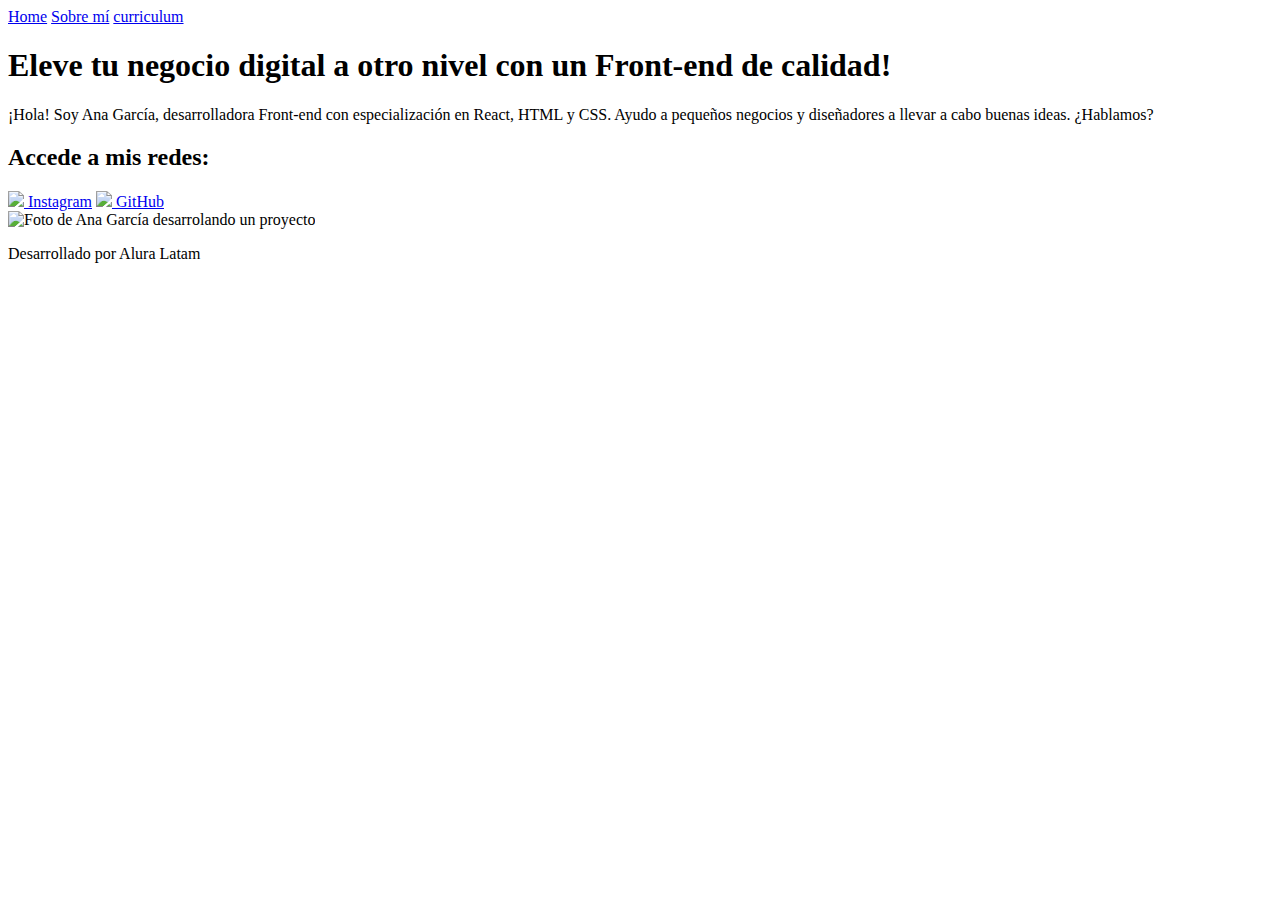
==== index.html @ c8228b33 "Add files via upload" ====
<!DOCTYPE html>
<html lang="es-mx">
<head>
    <meta charset="UTF-8"> 
    <meta http-equiv="X-UA-Compatible" content="IE=edge">
    <meta name="viewport" content="width=device-width, initial-scale=1.0">
    <title>Portafolio</title>
    <link rel="stylesheet" href="./style/style.css">

</head>
<body>
    <header class="header">
        <nav class="header__menu">
            <a class="header__menu__link" href="index.html">Home</a>
            <a class="header__menu__link" href="about.htm">Sobre mí</a>
            <a class="header__menu__link" href="curriculum.html">curriculum</a>
        </nav>
    </header>
    <main class="presentacion">
        <section class="presentacion__contenido">
            <h1 class="presentacion__contenido__titulo">
                Eleve tu negocio digital a otro nivel 
                <strong class="titulo-destaque">con un Front-end de calidad!
                </strong></h1>
                <p class="presentacion__contenido__texto">¡Hola! Soy Ana García, desarrolladora Front-end con
                    especialización en React, HTML y CSS. Ayudo a pequeños
                    negocios y diseñadores a llevar a cabo buenas ideas.
                    ¿Hablamos?

                </p>
                <div class="presentacion__enlaces">
                    <h2 class="presentacion__enlaces__subtitulos">Accede a mis redes:</h2>
                    <a class="presentacion__enlaces__link" href="https://instagram.com/">
                        <img src="./assets/instagram.png">
                        Instagram</a>
                    <a class="presentacion__enlaces__link" href="https://github.com/">
                        <img src="./assets/github.png">
                        GitHub</a>
                </div>
            </section>    
            <img src="./assets/Imagem.png" alt="Foto de Ana García desarrolando un proyecto">
    </main>
    <footer class="footer">
        <p>Desarrollado por Alura Latam</p>            
    </footer>
</body>
</html>
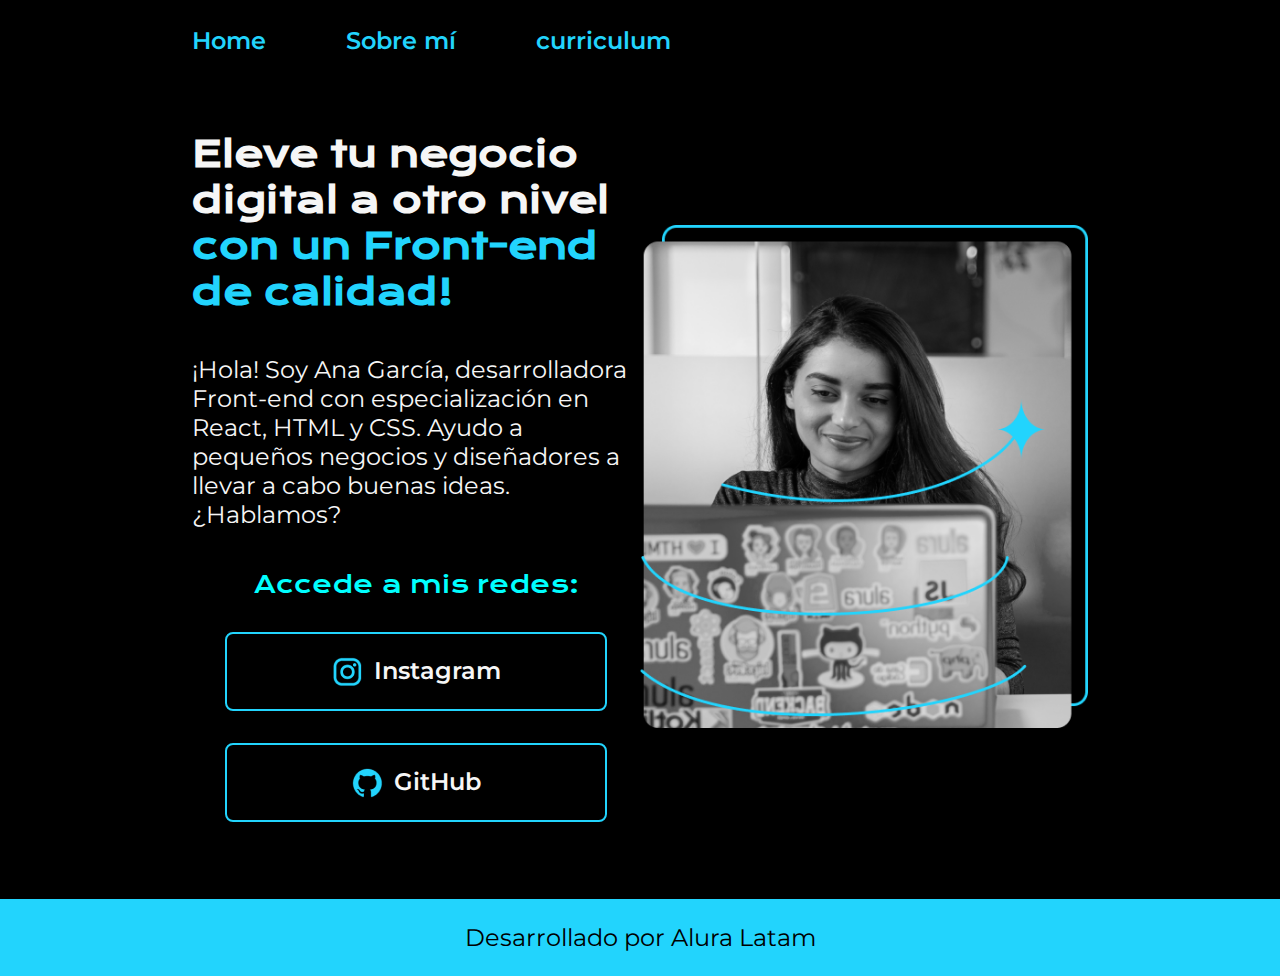
==== commit b8725b09: "Actualiza el style.css" ====
--- a/index.html
+++ b/index.html
@@ -38,7 +38,7 @@
                         GitHub</a>
                 </div>
             </section>    
-            <img src="./assets/Imagem.png" alt="Foto de Ana García desarrolando un proyecto">
+            <img class="presentacion__imagen" src="./assets/Imagem.png" alt="Foto de Ana García desarrolando un proyecto">
     </main>
     <footer class="footer">
         <p>Desarrollado por Alura Latam</p>            
--- a/style/style.css
+++ b/style/style.css
@@ -0,0 +1,148 @@
+@import url('https://fonts.googleapis.com/css2?family=Exo+2:ital,wght@0,100..900;1,100..900&family=Krona+One&family=Montserrat:ital,wght@0,100..900;1,100..900&family=swap');
+
+
+:root{
+    --color-primario:#000000;
+    --color-secundario: #F6F6F6;
+    --color-terceario: #22D4FD;
+    --color-texto-destacado: #7fffd4;
+    --color-subTitulos: #00ffff;
+    --color-link-destacado: #add8e6;
+    --color-hover: #272727;
+
+
+    --fuente-Montserrat: "Montserrat", sans-serif;
+    --fuente-Krona: "Krona One", sans-serif;
+    --fuente-Exo: "Exo 2", sans-serif;
+
+}
+
+*{
+    padding: 0;
+    margin: 0;
+}
+
+body{
+    background-color: var(--color-primario);
+    color: var(--color-secundario);
+    box-sizing: border-box;
+}
+
+/*se utiliza siempre un . cuando se habla de una clase en el CSS*/
+
+.header {
+    padding: 2% 0% 0% 15%;
+}
+
+.header__menu {
+    display: flex;
+    gap: 80px;
+}
+
+.header__menu__link {
+    font-family: var(--fuente-Montserrat);
+    font-size: 1.5rem;
+    font-weight: 600;
+    color: var(--color-terceario);
+    text-decoration: none;
+}
+
+.presentacion {
+    display: flex;
+    align-items: center;
+    padding: 6% 15%;
+    justify-content: space-between;
+}
+
+.presentacion__contenido {
+    width: 615px;
+    display: flex;
+    flex-direction: column;
+    gap: 40px;
+}
+
+.presentacion__contenido__titulo {
+    font-size: 2.25rem;
+    font-family: var(--fuente-Krona);
+}
+
+.titulo-destaque {
+    color: var(--color-terceario);
+}
+
+.texto-destacado {
+    color: var(--color-texto-destacado);
+}
+
+.texto-destacado-link {
+    color: var(--color-link-destacado);
+    text-decoration: none;
+}
+
+.presentacion__contenido__texto {
+    font-size: 1.5rem;
+    font-family: var(--fuente-Montserrat);
+}
+
+.presentacion__enlaces {
+    display: flex;
+    justify-content: space-between;
+    flex-direction: column;
+    align-items: center;
+    gap: 32px;
+}
+
+.presentacion__enlaces__subtitulos {
+    font-family: var(--fuente-Krona);
+    font-size: 1.5rem;
+    font-weight: 400;
+    color: var(--color-subTitulos);
+}
+
+.presentacion__contenido__lista {
+    font-family: var(--fuente-Exo);
+    font-size: 20px;
+
+}
+
+.presentacion__enlaces__link {
+    width: 378px;
+    text-align: center;
+    padding: 21.5px 0;
+    border-radius: 8px;
+    font-family: var(--fuente-Montserrat);
+    font-size: 1.5rem;
+    font-weight: 600;
+    text-decoration: none;
+    color: var(--color-secundario);
+    border: 2px solid var(--color-terceario);
+    display: flex;
+    justify-content: center;
+    gap: 10px;
+}
+
+.presentacion__enlaces__link:hover {
+    background-color: var(--color-hover);
+}
+
+.presentacion__foto {
+    width: 300px;
+    height: auto;
+    border-radius: 10px;
+    margin-top: 20px;
+}
+
+.presentacion__imagen {
+    width: 50%;
+}
+
+.footer {
+    background-color: var(--color-terceario);
+    padding: 24px;
+    color: var(--color-primario);
+    text-align: center;
+    font-family: var(--fuente-Montserrat);
+    font-size: 1.5rem;
+    font-weight: 400;
+}
+
